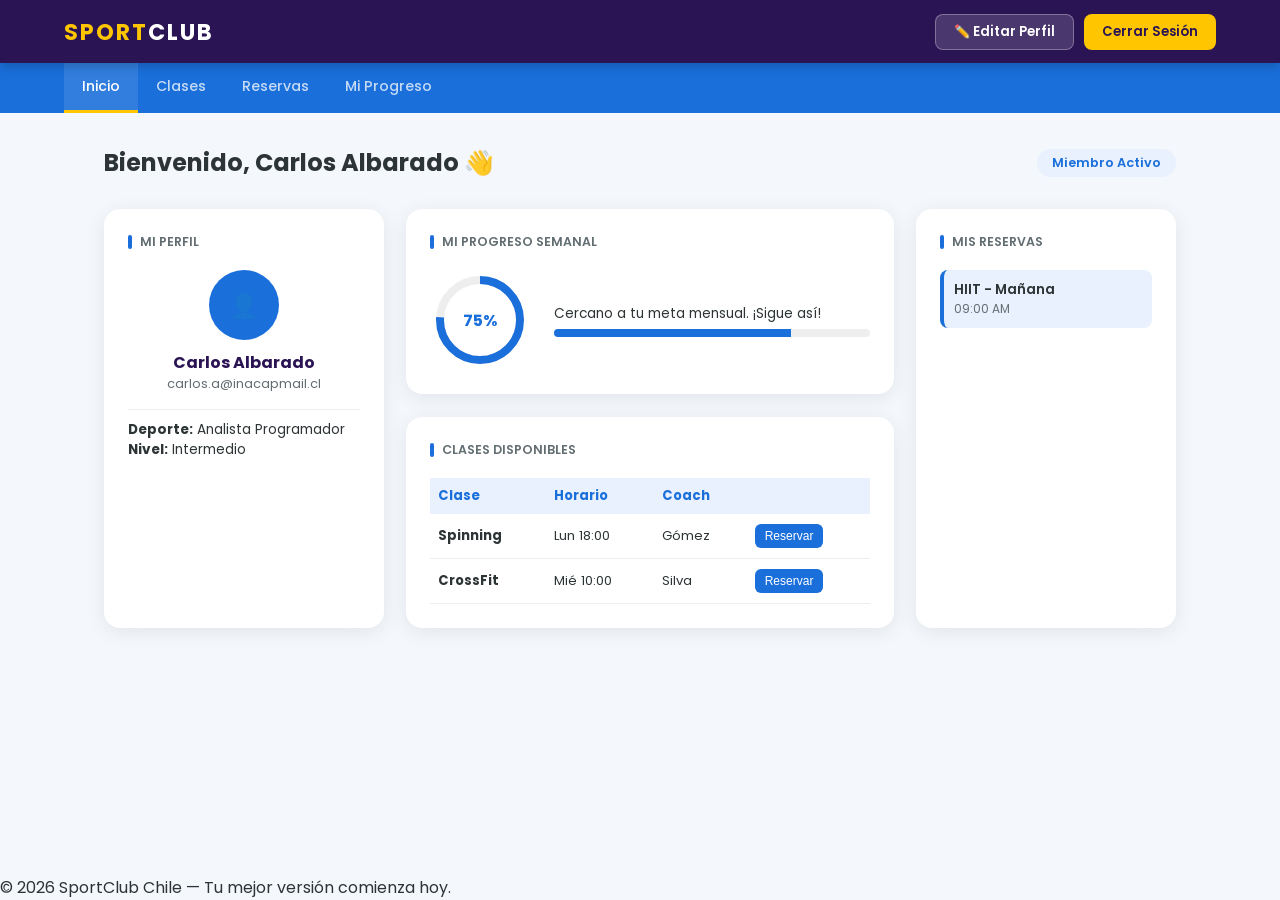
==== Dashboard-usuario.html @ f6c562b0 "progreso evaluacion front end" ====
<!DOCTYPE html>
<html lang="es">
<head>
    <meta charset="UTF-8">
    <meta name="viewport" content="width=device-width, initial-scale=1.0">
    <title>SportClub | Dashboard Usuario</title>
    <link href="https://fonts.googleapis.com/css2?family=Poppins:wght@300;400;600;700&display=swap" rel="stylesheet">
    <style>
        :root {
            --primary: #2b1454;
            --secondary: #ffc600;
            --accent: #1a6fdb;       /* Azul - Color Usuario */
            --accent-light: #e8f1fd;
            --accent-mid: #5b9bf5;
            --white: #ffffff;
            --text: #2d3436;
            --muted: #636e72;
            --border: #eee;
            --bg: #f4f7fb;
            --shadow: 0 4px 20px rgba(0,0,0,0.08);
            --radius: 16px;
        }

        * { margin: 0; padding: 0; box-sizing: border-box; }

        body {
            font-family: 'Poppins', sans-serif;
            background: var(--bg);
            color: var(--text);
            min-height: 100vh;
            display: flex;
            flex-direction: column;
        }

        /* ---- HEADER ---- */
        header {
            background: var(--primary);
            display: flex;
            justify-content: space-between;
            align-items: center;
            padding: 0.85rem 5%;
            box-shadow: 0 2px 12px rgba(0,0,0,0.25);
            position: sticky;
            top: 0;
            z-index: 100;
        }

        .header-logo {
            color: var(--secondary);
            font-size: 1.4rem;
            font-weight: 700;
            letter-spacing: 2px;
            text-transform: uppercase;
        }
        .header-logo span { color: #fff; }

        .header-actions {
            display: flex;
            gap: 10px;
        }

        .btn-header {
            padding: 7px 18px;
            border-radius: 8px;
            font-family: inherit;
            font-size: 0.82rem;
            font-weight: 600;
            cursor: pointer;
            transition: 0.25s;
            border: none;
        }

        .btn-edit {
            background: rgba(255,255,255,0.15);
            color: #fff;
            border: 1px solid rgba(255,255,255,0.3);
        }

        .btn-logout {
            background: var(--secondary);
            color: var(--primary);
        }

        /* ---- NAV ---- */
        nav {
            background: var(--accent);
            display: flex;
            padding: 0 5%;
        }

        nav a {
            color: rgba(255,255,255,0.75);
            text-decoration: none;
            font-size: 0.88rem;
            font-weight: 500;
            padding: 13px 18px;
            transition: 0.2s;
            border-bottom: 3px solid transparent;
        }

        nav a.active {
            color: #fff;
            border-bottom-color: var(--secondary);
            background: rgba(255,255,255,0.1);
        }

        /* ---- MAIN ---- */
        main {
            flex: 1;
            padding: 2rem 5%;
            max-width: 1200px;
            width: 100%;
            margin: 0 auto;
        }

        .welcome-bar {
            display: flex;
            justify-content: space-between;
            align-items: center;
            margin-bottom: 1.8rem;
        }

        /* ---- GRID PRINCIPAL ---- */
        .dashboard-grid {
            display: grid;
            grid-template-columns: 280px 1fr 260px;
            gap: 1.4rem;
        }

        .card {
            background: var(--white);
            border-radius: var(--radius);
            padding: 1.5rem;
            box-shadow: var(--shadow);
            margin-bottom: 1.4rem;
        }

        .card-title {
            font-size: 0.78rem;
            text-transform: uppercase;
            font-weight: 600;
            color: var(--muted);
            margin-bottom: 1.2rem;
            display: flex;
            align-items: center;
            gap: 8px;
        }

        .card-title::before {
            content: '';
            width: 4px;
            height: 14px;
            background: var(--accent);
            border-radius: 2px;
        }

        /* ---- PROGRESS DONUT ---- */
        .progress-section {
            display: flex;
            align-items: center;
            gap: 1.5rem;
        }

        .donut-wrap {
            position: relative;
            width: 100px; height: 100px;
        }

        .donut-wrap svg { transform: rotate(-90deg); }

        .donut-text {
            position: absolute;
            top: 50%; left: 50%;
            transform: translate(-50%, -50%);
            text-align: center;
        }

        /* ---- TABLES & LISTS ---- */
        .clases-grid-table {
            width: 100%;
            border-collapse: collapse;
            font-size: 0.82rem;
        }

        .clases-grid-table th {
            text-align: left;
            padding: 8px;
            background: var(--accent-light);
            color: var(--accent);
        }

        .clases-grid-table td {
            padding: 10px 8px;
            border-bottom: 1px solid var(--border);
        }

        .btn-sm {
            background: var(--accent);
            color: white;
            border: none;
            padding: 5px 10px;
            border-radius: 6px;
            font-size: 0.75rem;
            cursor: pointer;
        }

        @media (max-width: 1000px) {
            .dashboard-grid { grid-template-columns: 1fr; }
        }
    </style>
</head>
<body>

    <header>
        <div class="header-logo">Sport<span>Club</span></div>
        <div class="header-actions">
            <button class="btn-header btn-edit">✏️ Editar Perfil</button>
            <button class="btn-header btn-logout" onclick="window.location.href='index.html'">Cerrar Sesión</button>
        </div>
    </header>

    <nav>
        <a href="#" class="active">Inicio</a>
        <a href="#">Clases</a>
        <a href="#">Reservas</a>
        <a href="#">Mi Progreso</a>
    </nav>

    <main>
        <div class="welcome-bar">
            <h2>Bienvenido, <span>Carlos Albarado</span> 👋</h2>
            <span style="background: var(--accent-light); color: var(--accent); padding: 5px 15px; border-radius: 20px; font-size: 0.8rem; font-weight: 600;">Miembro Activo</span>
        </div>

        <div class="dashboard-grid">
            <div class="card">
                <p class="card-title">Mi Perfil</p>
                <div style="text-align: center; padding-bottom: 1rem;">
                    <div style="width: 70px; height: 70px; background: var(--accent); color: white; border-radius: 50%; display: flex; align-items: center; justify-content: center; margin: 0 auto 10px; font-size: 1.5rem;">👤</div>
                    <p style="font-weight: 700; color: var(--primary);">Carlos Albarado</p>
                    <p style="font-size: 0.8rem; color: var(--muted);">carlos.a@inacapmail.cl</p>
                </div>
                <div style="font-size: 0.85rem; border-top: 1px solid #eee; padding-top: 10px;">
                    <p><strong>Deporte:</strong> Analista Programador</p>
                    <p><strong>Nivel:</strong> Intermedio</p>
                </div>
            </div>

            <div class="center-col">
                <div class="card">
                    <p class="card-title">Mi Progreso Semanal</p>
                    <div class="progress-section">
                        <div class="donut-wrap">
                            <svg width="100" height="100">
                                <circle cx="50" cy="50" r="40" stroke="#eee" stroke-width="8" fill="none" />
                                <circle cx="50" cy="50" r="40" stroke="var(--accent)" stroke-width="8" fill="none" stroke-dasharray="251" stroke-dashoffset="60" />
                            </svg>
                            <div class="donut-text">
                                <p style="font-weight: 700; color: var(--accent);">75%</p>
                            </div>
                        </div>
                        <div style="flex: 1;">
                            <p style="font-size: 0.85rem; margin-bottom: 5px;">Cercano a tu meta mensual. ¡Sigue así!</p>
                            <div style="height: 8px; background: #eee; border-radius: 4px; overflow: hidden;">
                                <div style="width: 75%; height: 100%; background: var(--accent);"></div>
                            </div>
                        </div>
                    </div>
                </div>

                <div class="card">
                    <p class="card-title">Clases Disponibles</p>
                    <table class="clases-grid-table">
                        <thead>
                            <tr>
                                <th>Clase</th>
                                <th>Horario</th>
                                <th>Coach</th>
                                <th></th>
                            </tr>
                        </thead>
                        <tbody>
                            <tr>
                                <td><strong>Spinning</strong></td>
                                <td>Lun 18:00</td>
                                <td>Gómez</td>
                                <td><button class="btn-sm">Reservar</button></td>
                            </tr>
                            <tr>
                                <td><strong>CrossFit</strong></td>
                                <td>Mié 10:00</td>
                                <td>Silva</td>
                                <td><button class="btn-sm">Reservar</button></td>
                            </tr>
                        </tbody>
                    </table>
                </div>
            </div>

            <div class="card">
                <p class="card-title">Mis Reservas</p>
                <div style="background: var(--accent-light); padding: 10px; border-radius: 8px; margin-bottom: 10px; border-left: 4px solid var(--accent);">
                    <p style="font-size: 0.85rem; font-weight: 600;">HIIT - Mañana</p>
                    <p style="font-size: 0.75rem; color: var(--muted);">09:00 AM</p>
                </div>
            </div>
        </div>
    </main>

    <footer>
        <p>© 2026 SportClub Chile — Tu mejor versión comienza hoy.</p>
    </footer>

</body>
</html>
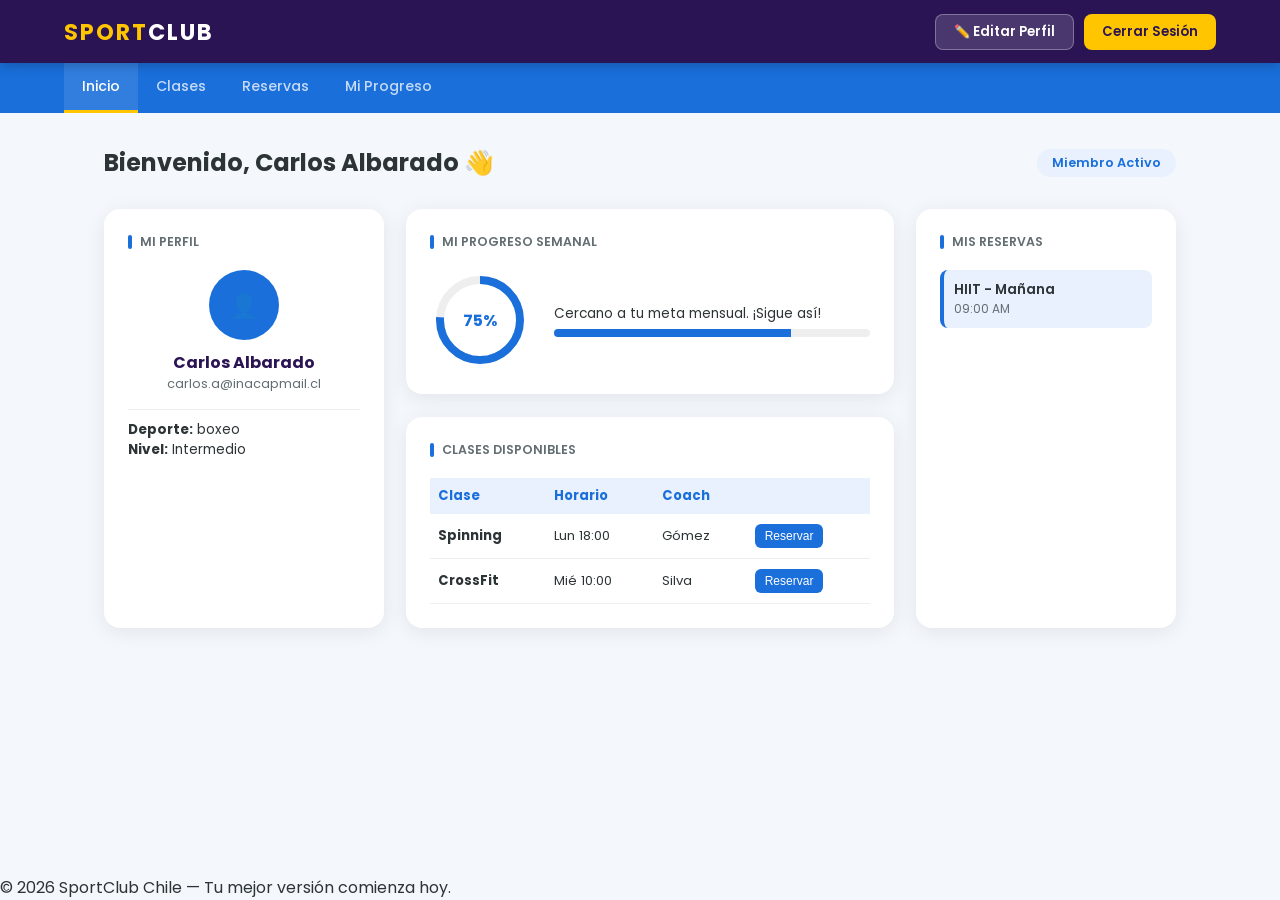
==== commit de73d5f9: "pregreso evaluacion parte 2" ====
--- a/Dashboard-usuario.html
+++ b/Dashboard-usuario.html
@@ -241,7 +241,7 @@
                     <p style="font-size: 0.8rem; color: var(--muted);">carlos.a@inacapmail.cl</p>
                 </div>
                 <div style="font-size: 0.85rem; border-top: 1px solid #eee; padding-top: 10px;">
-                    <p><strong>Deporte:</strong> Analista Programador</p>
+                    <p><strong>Deporte:</strong> boxeo</p>
                     <p><strong>Nivel:</strong> Intermedio</p>
                 </div>
             </div>
